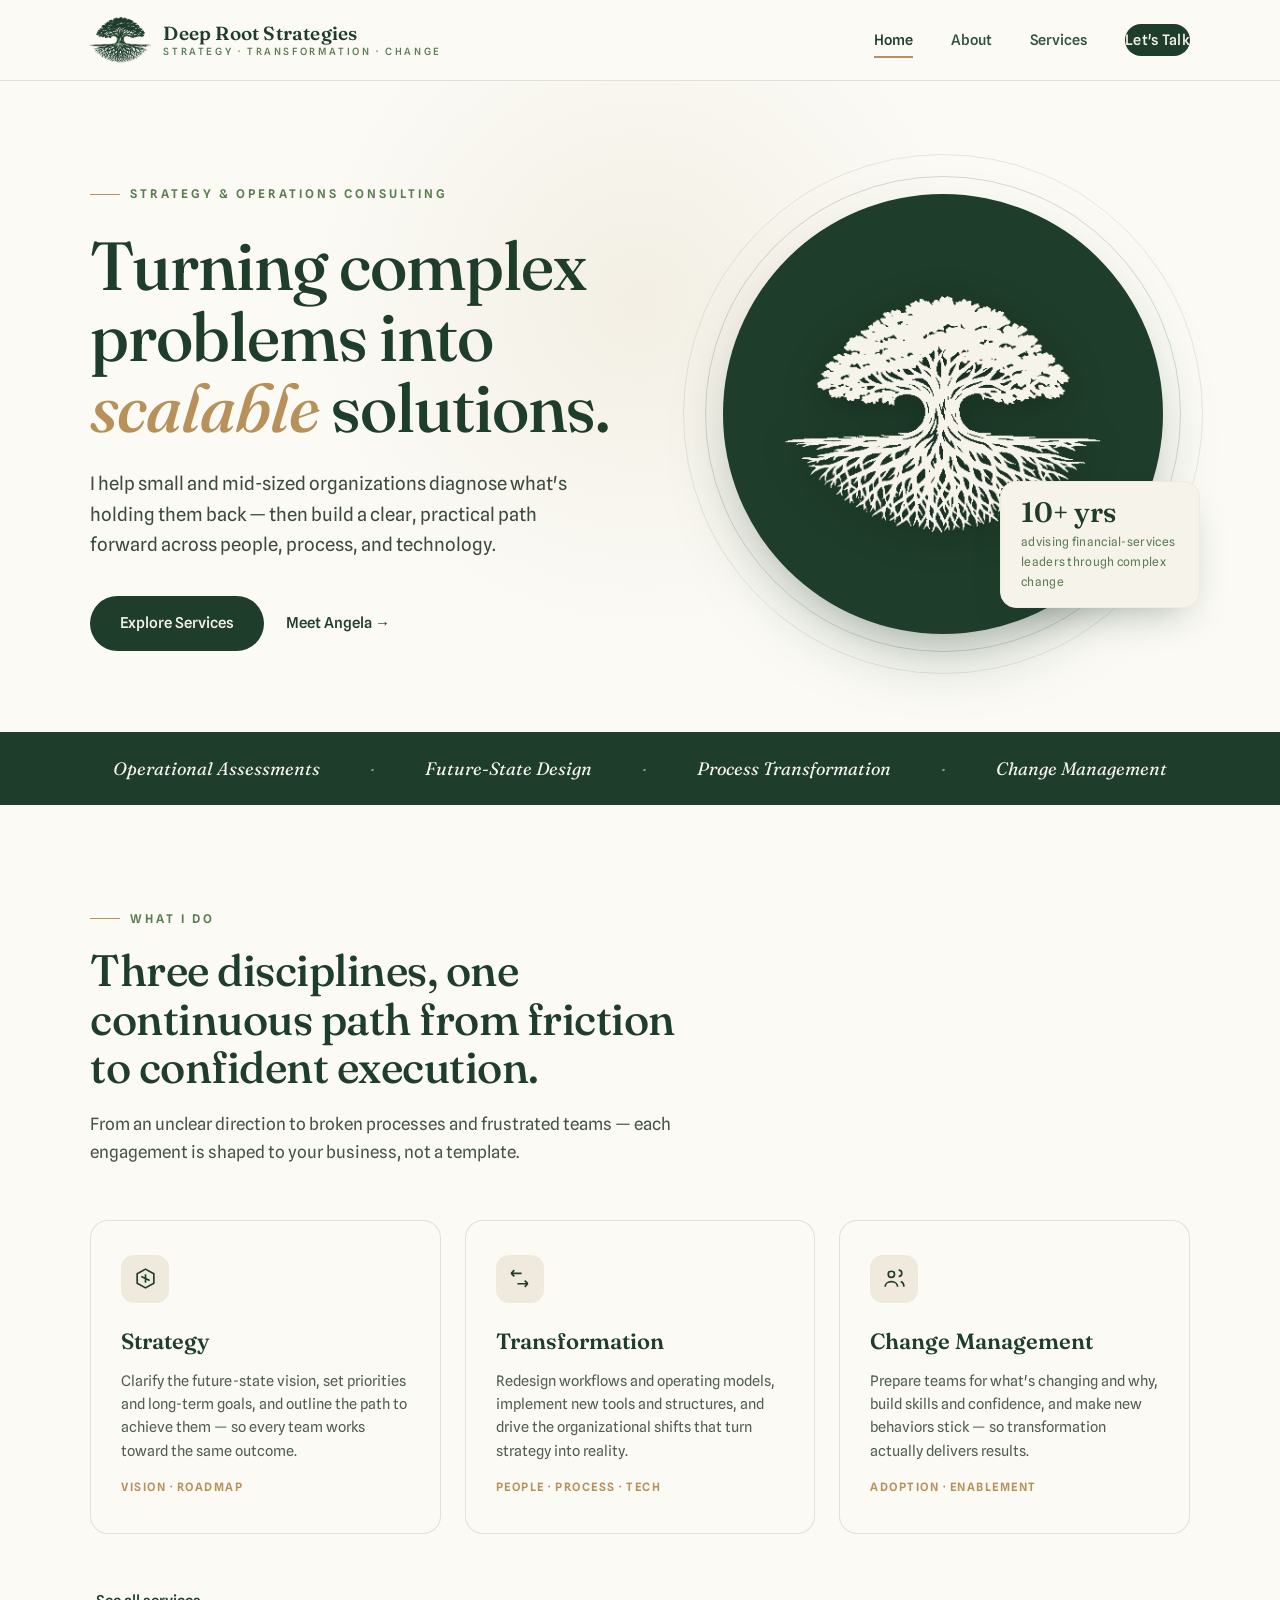
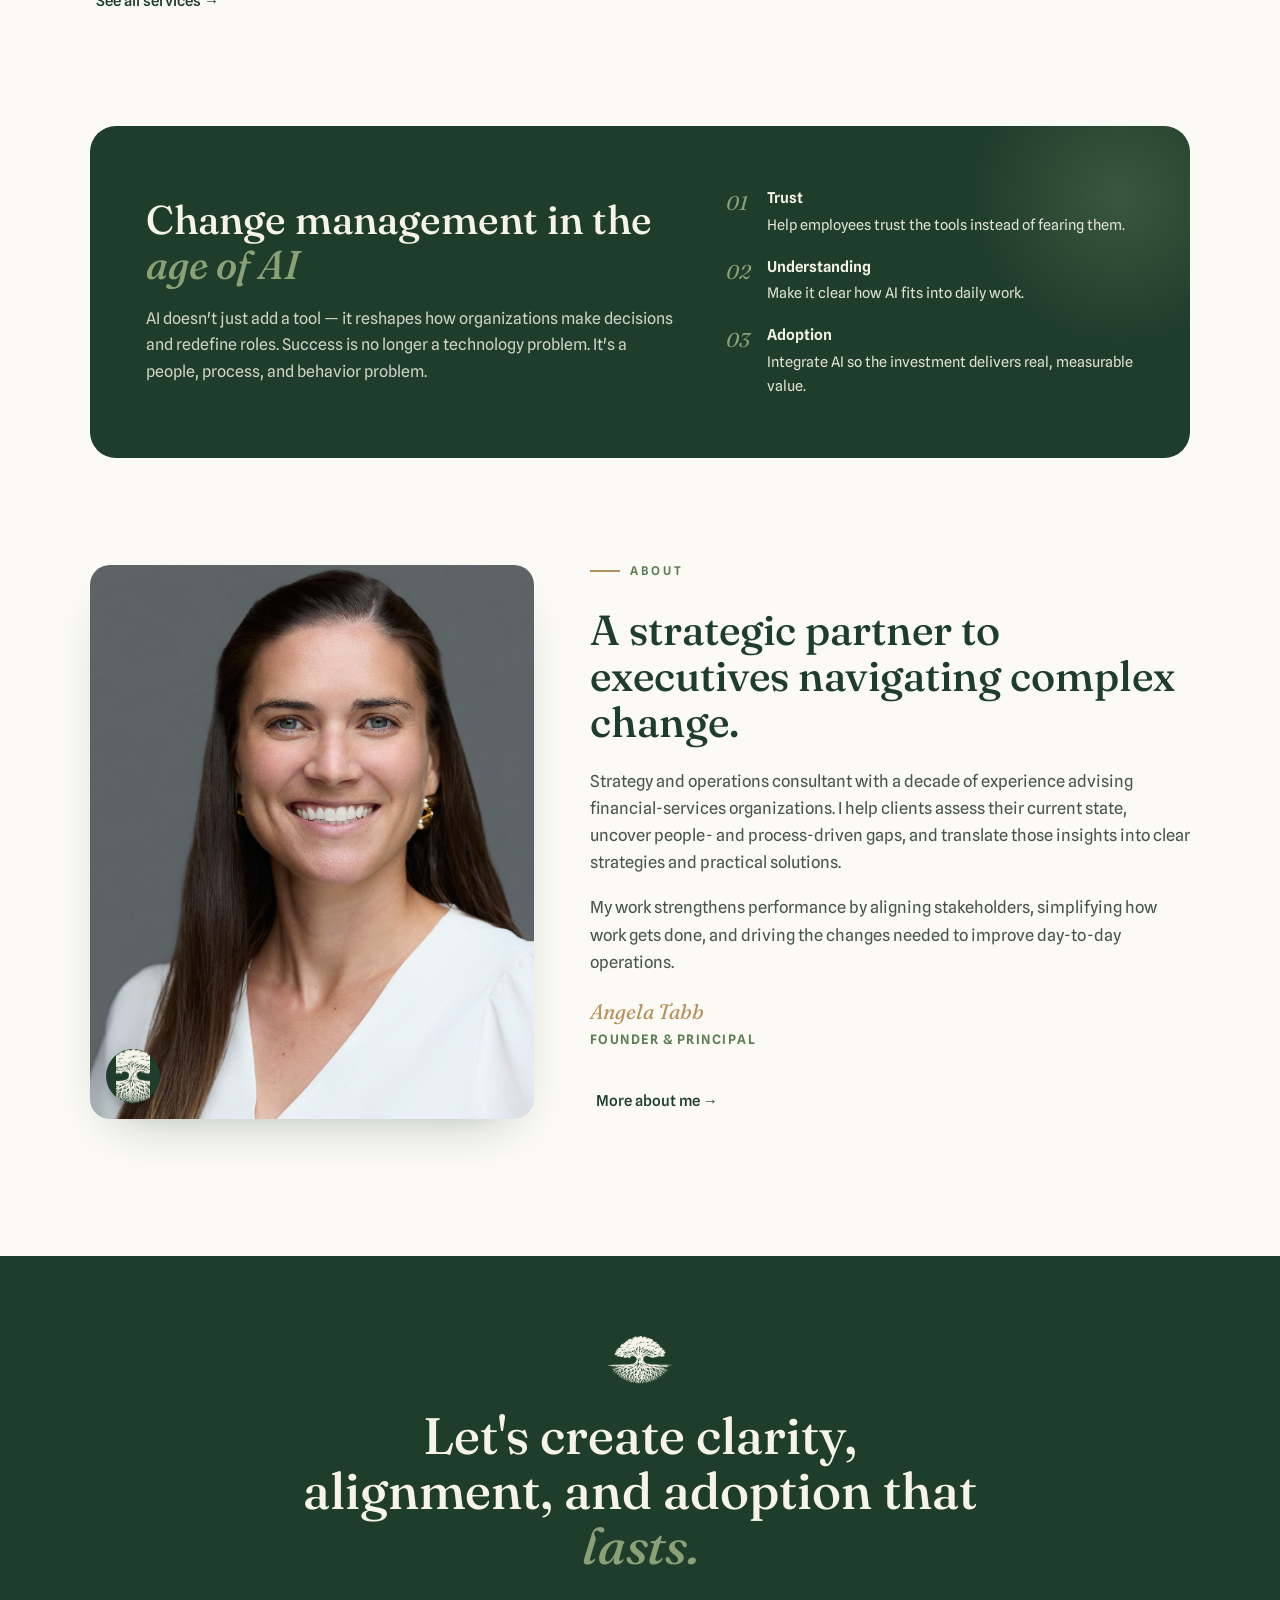
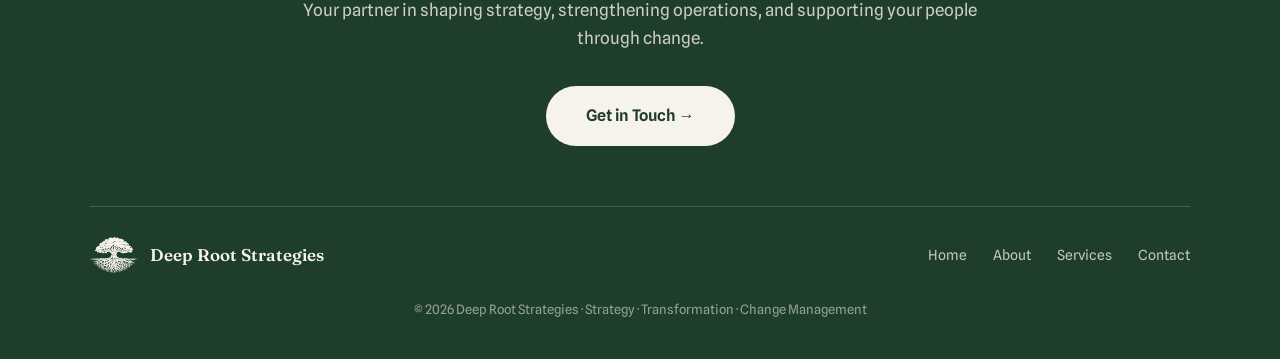
==== index.html @ 3d33b296 "Add website files" ====
<!DOCTYPE html>
<html lang="en">
<head>
<meta charset="UTF-8">
<meta name="viewport" content="width=device-width, initial-scale=1.0">
<title>Deep Root Strategies — Strategy, Transformation &amp; Change Management</title>
<meta name="description" content="Deep Root Strategies helps small and mid-sized organizations turn complex problems into scalable solutions across strategy, transformation, and change management.">
<meta name="author" content="Angela Tabb">
<link rel="canonical" href="https://www.deeproot-strategies.com/">

<!-- Open Graph -->
<meta property="og:type" content="website">
<meta property="og:title" content="Deep Root Strategies — Strategy, Transformation &amp; Change Management">
<meta property="og:description" content="Turning complex problems into scalable solutions.">
<meta property="og:url" content="https://www.deeproot-strategies.com/">
<meta property="og:image" content="https://www.deeproot-strategies.com/assets/icon-512.png">
<meta name="twitter:card" content="summary">

<!-- Favicons / touch icons -->
<link rel="icon" href="assets/favicon.ico" sizes="any">
<link rel="icon" type="image/svg+xml" href="assets/favicon.svg">
<link rel="icon" type="image/png" sizes="32x32" href="assets/favicon-32.png">
<link rel="icon" type="image/png" sizes="16x16" href="assets/favicon-16.png">
<link rel="apple-touch-icon" sizes="180x180" href="assets/apple-touch-icon.png">
<link rel="manifest" href="assets/site.webmanifest">
<meta name="theme-color" content="#1f3d2b">

<link rel="preconnect" href="https://fonts.googleapis.com">
<link rel="preconnect" href="https://fonts.gstatic.com" crossorigin>
<link href="https://fonts.googleapis.com/css2?family=Fraunces:ital,opsz,wght@0,9..144,400;0,9..144,500;0,9..144,600;1,9..144,400&family=Spline+Sans:wght@400;500;600&display=swap" rel="stylesheet">
<link rel="stylesheet" href="assets/styles.css">

<!-- Structured data for search -->
<script type="application/ld+json">
{
  "@context":"https://schema.org",
  "@type":"ProfessionalService",
  "name":"Deep Root Strategies",
  "description":"Strategy, transformation, and change management consulting for small and mid-sized organizations.",
  "founder":{"@type":"Person","name":"Angela Tabb","jobTitle":"Founder & Principal"},
  "areaServed":"United States",
  "email":"angela.tabb@deeproot-strategies.com",
  "url":"https://www.deeproot-strategies.com/",
  "logo":"https://www.deeproot-strategies.com/assets/icon-512.png",
  "slogan":"Turning complex problems into scalable solutions"
}
</script>
</head>
<body>

<nav>
  <div class="wrap nav-inner">
    <a href="index.html" class="brand">
      <img class="logo" src="assets/logo-green.png" alt="Deep Root Strategies logo">
      <span class="name">Deep Root Strategies<span>Strategy · Transformation · Change</span></span>
    </a>
    <button class="nav-toggle" aria-label="Toggle menu" onclick="document.getElementById('navlinks').classList.toggle('open')">
      <svg viewBox="0 0 24 24"><path d="M3 6h18M3 12h18M3 18h18"/></svg>
    </button>
    <div class="nav-links" id="navlinks">
      <a href="index.html" class="active">Home</a>
      <a href="about.html">About</a>
      <a href="services.html">Services</a>
      <a class="nav-cta" href="mailto:angela.tabb@deeproot-strategies.com">Let's Talk</a>
    </div>
  </div>
</nav>

<header class="hero">
  <div class="wrap hero-grid">
    <div>
      <span class="eyebrow">Strategy &amp; Operations Consulting</span>
      <h1>Turning complex problems into <em>scalable</em> solutions.</h1>
      <p class="lede">I help small and mid-sized organizations diagnose what's holding them back — then build a clear, practical path forward across people, process, and technology.</p>
      <div class="hero-actions">
        <a class="btn-primary" href="services.html">Explore Services</a>
        <a class="btn-ghost" href="about.html">Meet Angela →</a>
      </div>
    </div>
    <div class="hero-visual">
      <div class="logo-stage">
        <div class="ring3"></div>
        <div class="ring2"></div>
        <div class="ring"></div>
        <img class="hero-logo" src="assets/logo-cream.png" alt="Deep Root Strategies tree logo">
      </div>
      <div class="hero-badge">
        <div class="big">10+ yrs</div>
        <div class="small">advising financial-services leaders through complex change</div>
      </div>
    </div>
  </div>
</header>

<div class="strip">
  <div class="wrap strip-inner">
    <span>Operational Assessments</span><span class="dot">·</span>
    <span>Future-State Design</span><span class="dot">·</span>
    <span>Process Transformation</span><span class="dot">·</span>
    <span>Change Management</span>
  </div>
</div>

<section class="block">
  <div class="wrap">
    <div class="sec-head">
      <span class="eyebrow">What I Do</span>
      <h2>Three disciplines, one continuous path from friction to confident execution.</h2>
      <p>From an unclear direction to broken processes and frustrated teams — each engagement is shaped to your business, not a template.</p>
    </div>
    <div class="cards">
      <div class="card">
        <div class="ic"><svg viewBox="0 0 24 24"><path d="M12 3l8 4.5v9L12 21l-8-4.5v-9L12 3z"/><path d="M12 8v8M8 10l8 4"/></svg></div>
        <h3>Strategy</h3>
        <p>Clarify the future-state vision, set priorities and long-term goals, and outline the path to achieve them — so every team works toward the same outcome.</p>
        <span class="tag">Vision · Roadmap</span>
      </div>
      <div class="card">
        <div class="ic"><svg viewBox="0 0 24 24"><path d="M4 7h10M4 7l3-3M4 7l3 3M20 17H10M20 17l-3-3M20 17l-3 3"/></svg></div>
        <h3>Transformation</h3>
        <p>Redesign workflows and operating models, implement new tools and structures, and drive the organizational shifts that turn strategy into reality.</p>
        <span class="tag">People · Process · Tech</span>
      </div>
      <div class="card">
        <div class="ic"><svg viewBox="0 0 24 24"><circle cx="9" cy="8" r="3"/><path d="M3 20c0-3 2.7-5 6-5s6 2 6 5"/><path d="M16 4a3 3 0 010 6M18 15c2 .6 3 2.3 3 5"/></svg></div>
        <h3>Change Management</h3>
        <p>Prepare teams for what's changing and why, build skills and confidence, and make new behaviors stick — so transformation actually delivers results.</p>
        <span class="tag">Adoption · Enablement</span>
      </div>
    </div>
    <div style="margin-top:40px">
      <a class="btn-ghost" href="services.html">See all services →</a>
    </div>
  </div>
</section>

<section class="block" style="padding-top:0">
  <div class="wrap">
    <div class="ai-band">
      <div>
        <h2>Change management in the <em>age of AI</em></h2>
        <p>AI doesn't just add a tool — it reshapes how organizations make decisions and redefine roles. Success is no longer a technology problem. It's a people, process, and behavior problem.</p>
      </div>
      <div class="ai-points">
        <div class="ai-point"><span class="n">01</span><span class="t"><b>Trust</b>Help employees trust the tools instead of fearing them.</span></div>
        <div class="ai-point"><span class="n">02</span><span class="t"><b>Understanding</b>Make it clear how AI fits into daily work.</span></div>
        <div class="ai-point"><span class="n">03</span><span class="t"><b>Adoption</b>Integrate AI so the investment delivers real, measurable value.</span></div>
      </div>
    </div>
  </div>
</section>

<section class="block" style="padding-top:0">
  <div class="wrap">
    <div class="about">
      <div class="about-img">
        <img src="assets/angela.jpg" alt="Angela Tabb, Founder &amp; Principal of Deep Root Strategies">
        <span class="leaf"><img src="assets/logo-cream.png" alt="" style="width:34px"></span>
      </div>
      <div>
        <span class="eyebrow">About</span>
        <h2>A strategic partner to executives navigating complex change.</h2>
        <p>Strategy and operations consultant with a decade of experience advising financial-services organizations. I help clients assess their current state, uncover people- and process-driven gaps, and translate those insights into clear strategies and practical solutions.</p>
        <p>My work strengthens performance by aligning stakeholders, simplifying how work gets done, and driving the changes needed to improve day-to-day operations.</p>
        <div class="sig">Angela Tabb</div>
        <div class="role">Founder &amp; Principal</div>
        <div style="margin-top:24px"><a class="btn-ghost" href="about.html">More about me →</a></div>
      </div>
    </div>
  </div>
</section>

<footer id="contact">
  <div class="wrap">
    <div class="foot-cta">
      <img class="foot-logo" src="assets/logo-cream.png" alt="Deep Root Strategies">
      <h2>Let's create clarity, alignment, and adoption that <em>lasts.</em></h2>
      <p>Your partner in shaping strategy, strengthening operations, and supporting your people through change.</p>
      <a class="foot-btn" href="mailto:angela.tabb@deeproot-strategies.com">Get in Touch →</a>
    </div>
    <div class="foot-bottom">
      <div class="foot-brand">
        <img class="logo" src="assets/logo-cream.png" alt="">
        <span class="name">Deep Root Strategies</span>
      </div>
      <div class="foot-links">
        <a href="index.html">Home</a><a href="about.html">About</a><a href="services.html">Services</a>
        <a href="mailto:angela.tabb@deeproot-strategies.com">Contact</a>
      </div>
      <div class="foot-meta">© 2026 Deep Root Strategies · Strategy · Transformation · Change Management</div>
    </div>
  </div>
</footer>

</body>
</html>
---- assets/styles.css ----
/* ============================================================
   Deep Root Strategies — shared styles
   Editorial / refined direction (forest green + cream)
   ============================================================ */
:root{
  --forest:#1f3d2b;
  --forest-2:#2c5338;
  --moss:#5a7d52;
  --sage:#8aa177;
  --cream:#f6f3ea;
  --cream-2:#efeadd;
  --ink:#1a2620;
  --paper:#fbfaf5;
  --gold:#b8915a;
  --muted:#525e54;
}
*{box-sizing:border-box;margin:0;padding:0}
html{scroll-behavior:smooth}
body{
  font-family:'Spline Sans',sans-serif;
  color:var(--ink);
  background:var(--paper);
  line-height:1.65;
  -webkit-font-smoothing:antialiased;
}
.serif{font-family:'Fraunces',serif}
a{color:inherit;text-decoration:none}
img{display:block;max-width:100%}
.wrap{max-width:1180px;margin:0 auto;padding:0 40px}

/* ---------- NAV ---------- */
nav{
  position:sticky;top:0;z-index:50;
  background:rgba(251,250,245,.88);
  backdrop-filter:blur(10px);
  border-bottom:1px solid rgba(31,61,43,.12);
}
.nav-inner{display:flex;align-items:center;justify-content:space-between;height:80px}
.brand{display:flex;align-items:center;gap:12px}
.brand .logo{height:46px;width:auto;flex-shrink:0}
.brand .name{font-family:'Fraunces',serif;font-weight:600;font-size:19px;letter-spacing:.2px;color:var(--forest);line-height:1.05}
.brand .name span{display:block;font-family:'Spline Sans',sans-serif;font-weight:500;font-size:10px;letter-spacing:2.6px;text-transform:uppercase;color:var(--moss);margin-top:2px}
.nav-links{display:flex;gap:38px;align-items:center}
.nav-links a{font-size:14.5px;font-weight:500;color:var(--forest-2);position:relative;padding:4px 0}
.nav-links a:not(.nav-cta)::after{content:"";position:absolute;left:0;bottom:-2px;width:0;height:1.5px;background:var(--gold);transition:width .3s}
.nav-links a:not(.nav-cta):hover::after{width:100%}
.nav-links a.active:not(.nav-cta){color:var(--forest)}
.nav-links a.active:not(.nav-cta)::after{width:100%}
.nav-cta{background:var(--forest);color:var(--cream)!important;padding:11px 26px;border-radius:30px;font-size:13.5px;letter-spacing:.3px;transition:background .25s;white-space:nowrap}
.nav-cta:hover{background:var(--forest-2)}

/* mobile nav toggle */
.nav-toggle{display:none;background:none;border:none;cursor:pointer;width:42px;height:42px;align-items:center;justify-content:center}
.nav-toggle svg{width:26px;height:26px;stroke:var(--forest);stroke-width:1.8;fill:none}

/* ---------- BUTTONS ---------- */
.btn-primary{background:var(--forest);color:var(--cream);padding:15px 30px;border-radius:32px;font-weight:500;font-size:15px;transition:transform .2s,background .25s;display:inline-block}
.btn-primary:hover{transform:translateY(-2px);background:var(--forest-2)}
.btn-ghost{color:var(--forest);font-weight:500;font-size:15px;padding:15px 6px;border-bottom:1.5px solid transparent;transition:border-color .25s;display:inline-block}
.btn-ghost:hover{border-color:var(--gold)}

/* ---------- SHARED EYEBROW + SECTION HEAD ---------- */
.eyebrow{display:inline-flex;align-items:center;gap:10px;font-size:12px;letter-spacing:3px;text-transform:uppercase;color:var(--moss);font-weight:600;margin-bottom:26px}
.eyebrow::before{content:"";width:30px;height:1.5px;background:var(--gold)}
section.block{padding:96px 0}
.sec-head{max-width:620px;margin-bottom:54px}
.sec-head .eyebrow{margin-bottom:18px}
.sec-head h2{font-family:'Fraunces',serif;font-weight:500;font-size:clamp(30px,3.6vw,44px);line-height:1.1;letter-spacing:-.5px;color:var(--forest)}
.sec-head p{margin-top:18px;font-size:17px;color:#46544a}

/* ---------- PAGE HERO (inner pages) ---------- */
.page-hero{padding:80px 0 30px;position:relative;overflow:hidden}
.page-hero::before{content:"";position:absolute;top:-180px;right:-120px;width:560px;height:560px;border-radius:50%;background:radial-gradient(circle,var(--cream-2),transparent 64%);opacity:.6;z-index:0}
.page-hero .inner{position:relative;z-index:1;max-width:760px}
.page-hero h1{font-family:'Fraunces',serif;font-weight:500;font-size:clamp(38px,5vw,62px);line-height:1.04;letter-spacing:-1px;color:var(--forest);margin-bottom:22px}
.page-hero h1 em{font-style:italic;color:var(--gold)}
.page-hero p.lede{font-size:19px;color:#3c4a40;max-width:620px}

/* ---------- HOME HERO ---------- */
.hero{padding:96px 0 80px;position:relative;overflow:hidden}
.hero::before{content:"";position:absolute;top:-160px;left:50%;transform:translateX(-50%);width:760px;height:760px;border-radius:50%;background:radial-gradient(circle,var(--cream-2),transparent 62%);opacity:.7;z-index:0}
.hero-grid{display:grid;grid-template-columns:1.05fr .95fr;gap:60px;align-items:center;position:relative;z-index:1}
.hero h1{font-family:'Fraunces',serif;font-weight:500;font-size:clamp(40px,5.4vw,68px);line-height:1.04;letter-spacing:-1px;color:var(--forest);margin-bottom:26px}
.hero h1 em{font-style:italic;color:var(--gold)}
.hero p.lede{font-size:18.5px;color:#3c4a40;max-width:480px;margin-bottom:36px}
.hero-actions{display:flex;gap:16px;align-items:center;flex-wrap:wrap}
.hero-visual{position:relative;display:flex;justify-content:center;align-items:center}
.logo-stage{position:relative;width:100%;max-width:440px;aspect-ratio:1/1;display:grid;place-items:center}
.logo-stage .ring{position:absolute;inset:0;border-radius:50%;background:var(--forest);box-shadow:0 30px 70px -28px rgba(31,61,43,.55)}
.logo-stage .ring2{position:absolute;inset:-18px;border-radius:50%;border:1px solid rgba(31,61,43,.18)}
.logo-stage .ring3{position:absolute;inset:-40px;border-radius:50%;border:1px solid rgba(31,61,43,.1)}
.logo-stage .hero-logo{position:relative;z-index:2;width:72%;height:auto;color:var(--cream);filter:drop-shadow(0 8px 18px rgba(0,0,0,.25))}
.hero-badge{position:absolute;right:-10px;bottom:26px;background:var(--cream);border:1px solid var(--cream-2);border-radius:16px;padding:16px 20px;box-shadow:0 18px 40px -18px rgba(31,61,43,.4);max-width:200px;z-index:3}
.hero-badge .big{font-family:'Fraunces',serif;font-size:28px;font-weight:600;color:var(--forest);line-height:1}
.hero-badge .small{font-size:12px;color:var(--moss);margin-top:6px;letter-spacing:.3px}

/* ---------- STRIP ---------- */
.strip{background:var(--forest);color:var(--cream);padding:22px 0}
.strip-inner{display:flex;justify-content:center;gap:50px;flex-wrap:wrap;font-family:'Fraunces',serif;font-style:italic;font-size:18px;color:var(--cream)}
.strip-inner .dot{color:var(--sage)}

/* ---------- SERVICE CARDS ---------- */
.cards{display:grid;grid-template-columns:repeat(3,1fr);gap:24px}
.card{background:var(--paper);border:1px solid rgba(31,61,43,.13);border-radius:18px;padding:34px 30px;transition:transform .3s,box-shadow .3s,border-color .3s;position:relative;overflow:hidden}
.card::before{content:"";position:absolute;top:0;left:0;width:100%;height:4px;background:var(--sage);transform:scaleX(0);transform-origin:left;transition:transform .35s}
.card:hover{transform:translateY(-6px);box-shadow:0 24px 50px -28px rgba(31,61,43,.4);border-color:transparent}
.card:hover::before{transform:scaleX(1)}
.card .ic{width:48px;height:48px;border-radius:13px;background:var(--cream-2);display:grid;place-items:center;margin-bottom:20px}
.card .ic svg{width:25px;height:25px;stroke:var(--forest);fill:none;stroke-width:1.6}
.card h3{font-family:'Fraunces',serif;font-weight:600;font-size:22px;color:var(--forest);margin-bottom:10px}
.card p{font-size:14.5px;color:var(--muted);line-height:1.6}
.card .tag{display:inline-block;margin-top:16px;font-size:11.5px;letter-spacing:1.5px;text-transform:uppercase;color:var(--gold);font-weight:600}

/* ---------- AI BAND ---------- */
.ai-band{background:var(--forest);color:var(--cream);border-radius:26px;padding:60px 56px;display:grid;grid-template-columns:1.3fr 1fr;gap:50px;align-items:center;position:relative;overflow:hidden}
.ai-band::after{content:"";position:absolute;right:-80px;top:-80px;width:300px;height:300px;border-radius:50%;background:radial-gradient(circle,rgba(138,161,119,.25),transparent 70%)}
.ai-band h2{font-family:'Fraunces',serif;font-weight:500;font-size:clamp(28px,3.3vw,40px);line-height:1.12;margin-bottom:18px}
.ai-band h2 em{font-style:italic;color:var(--sage)}
.ai-band p{font-size:16px;color:rgba(246,243,234,.82);line-height:1.65}
.ai-points{display:flex;flex-direction:column;gap:18px;position:relative;z-index:2}
.ai-point{display:flex;gap:15px;align-items:flex-start}
.ai-point .n{font-family:'Fraunces',serif;font-style:italic;font-size:20px;color:var(--sage);flex-shrink:0;width:26px}
.ai-point .t{font-size:14.5px;color:rgba(246,243,234,.9)}
.ai-point .t b{color:var(--cream);font-weight:600;display:block;font-size:15px;margin-bottom:2px}

/* ---------- ABOUT ---------- */
.about{display:grid;grid-template-columns:.85fr 1.15fr;gap:56px;align-items:center}
.about-img{position:relative;border-radius:20px;overflow:hidden;aspect-ratio:4/5;box-shadow:0 22px 50px -28px rgba(31,61,43,.4)}
.about-img img{width:100%;height:100%;object-fit:cover;object-position:center top}
.about-img .leaf{position:absolute;left:16px;bottom:16px;width:54px;height:54px;background:var(--forest);border-radius:50%;display:grid;place-items:center;box-shadow:0 6px 16px -6px rgba(0,0,0,.5)}
.about-img .leaf svg{width:34px;height:auto;color:var(--cream)}
.about h2{font-family:'Fraunces',serif;font-weight:500;font-size:clamp(28px,3.4vw,42px);color:var(--forest);line-height:1.1;margin-bottom:22px}
.about p{font-size:16.5px;color:#46544a;margin-bottom:18px}
.about .sig{font-family:'Fraunces',serif;font-style:italic;font-size:21px;color:var(--gold);margin-top:8px}
.about .role{font-size:13px;letter-spacing:1.5px;text-transform:uppercase;color:var(--moss);font-weight:600}

/* ---------- ABOUT PAGE EXTRAS ---------- */
.bio-grid{display:grid;grid-template-columns:repeat(3,1fr);gap:24px;margin-top:10px}
.bio-card{background:var(--paper);border:1px solid rgba(31,61,43,.13);border-radius:18px;padding:30px 28px}
.bio-card h3{font-family:'Fraunces',serif;font-weight:600;font-size:18px;color:var(--forest);margin-bottom:14px;display:flex;align-items:center;gap:10px}
.bio-card h3 svg{width:22px;height:22px;stroke:var(--gold);fill:none;stroke-width:1.7}
.bio-card ul{list-style:none}
.bio-card li{font-size:15px;color:var(--muted);padding:6px 0 6px 18px;position:relative}
.bio-card li::before{content:"";position:absolute;left:0;top:14px;width:6px;height:6px;border-radius:50%;background:var(--sage)}

.exp{display:flex;flex-direction:column;gap:0}
.exp-item{display:grid;grid-template-columns:200px 1fr;gap:34px;padding:30px 0;border-top:1px solid rgba(31,61,43,.14)}
.exp-item:last-child{border-bottom:1px solid rgba(31,61,43,.14)}
.exp-item .role-t{font-family:'Fraunces',serif;font-weight:600;font-size:19px;color:var(--forest)}
.exp-item p{font-size:15.5px;color:var(--muted)}

/* ---------- SERVICES PAGE ---------- */
.svc-detail{display:grid;grid-template-columns:1fr;gap:0}
.svc-block{display:grid;grid-template-columns:.9fr 1.1fr;gap:50px;align-items:center;padding:56px 0;border-top:1px solid rgba(31,61,43,.14)}
.svc-block:first-child{border-top:none}
.svc-block.flip .svc-visual{order:2}
.svc-visual{background:var(--forest);border-radius:22px;aspect-ratio:5/4;display:grid;place-items:center;position:relative;overflow:hidden;box-shadow:0 24px 50px -30px rgba(31,61,43,.5)}
.svc-visual::after{content:"";position:absolute;inset:0;background:radial-gradient(circle at 70% 20%,rgba(138,161,119,.25),transparent 60%)}
.svc-visual .big-ic{position:relative;z-index:2;width:96px;height:96px}
.svc-visual .big-ic svg{width:100%;height:100%;stroke:var(--cream);fill:none;stroke-width:1.2}
.svc-visual .lbl{position:absolute;bottom:22px;left:24px;z-index:2;font-family:'Fraunces',serif;font-style:italic;color:var(--sage);font-size:17px}
.svc-text .num{font-family:'Fraunces',serif;font-style:italic;color:var(--gold);font-size:17px;margin-bottom:8px}
.svc-text h2{font-family:'Fraunces',serif;font-weight:500;font-size:clamp(26px,3.2vw,38px);color:var(--forest);line-height:1.1;margin-bottom:16px}
.svc-text p.d{font-size:16.5px;color:#46544a;margin-bottom:20px}
.svc-text .areas{display:grid;gap:10px}
.svc-text .areas .a{display:flex;gap:12px;align-items:flex-start;font-size:15px;color:var(--muted)}
.svc-text .areas .a svg{width:20px;height:20px;stroke:var(--moss);fill:none;stroke-width:2;flex-shrink:0;margin-top:2px}

/* ---------- FOOTER ---------- */
footer{background:var(--forest);color:var(--cream);padding:80px 0 38px;margin-top:30px}
.foot-cta{text-align:center;max-width:680px;margin:0 auto 60px}
.foot-cta .foot-logo{width:64px;height:auto;margin:0 auto 24px;color:var(--cream)}
.foot-cta h2{font-family:'Fraunces',serif;font-weight:500;font-size:clamp(30px,4vw,52px);line-height:1.08;margin-bottom:22px}
.foot-cta h2 em{font-style:italic;color:var(--sage)}
.foot-cta p{font-size:17px;color:rgba(246,243,234,.8);margin-bottom:34px}
.foot-btn{background:var(--cream);color:var(--forest);padding:17px 40px;border-radius:34px;font-weight:600;font-size:16px;display:inline-block;transition:transform .2s}
.foot-btn:hover{transform:translateY(-2px)}
.foot-bottom{border-top:1px solid rgba(246,243,234,.18);padding-top:30px;display:flex;justify-content:space-between;align-items:center;flex-wrap:wrap;gap:18px}
.foot-brand{display:flex;align-items:center;gap:12px}
.foot-brand .logo{height:36px;width:auto;color:var(--cream)}
.foot-brand .name{font-family:'Fraunces',serif;font-weight:600;font-size:17px}
.foot-links{display:flex;gap:26px;font-size:14px;color:rgba(246,243,234,.75)}
.foot-links a:hover{color:var(--cream)}
.foot-meta{font-size:13px;color:rgba(246,243,234,.55);width:100%;text-align:center;margin-top:8px}

/* ---------- RESPONSIVE ---------- */
@media(max-width:880px){
  .hero-grid,.ai-band,.about,.svc-block,.svc-block.flip{grid-template-columns:1fr;gap:40px}
  .svc-block.flip .svc-visual{order:0}
  .cards,.bio-grid{grid-template-columns:1fr}
  .exp-item{grid-template-columns:1fr;gap:8px}
  .nav-links{
    display:none;position:absolute;top:80px;left:0;right:0;
    flex-direction:column;gap:0;background:var(--paper);
    border-bottom:1px solid rgba(31,61,43,.12);padding:10px 0;
  }
  .nav-links.open{display:flex}
  .nav-links a{padding:14px 40px;width:100%}
  .nav-links a.nav-cta{margin:10px 40px;text-align:center;width:auto}
  .nav-toggle{display:flex}
  .wrap{padding:0 24px}
  .hero-visual{max-width:360px;margin:0 auto}
  .ai-band{padding:44px 30px}
  .logo-stage{max-width:320px}
  section.block{padding:64px 0}
}
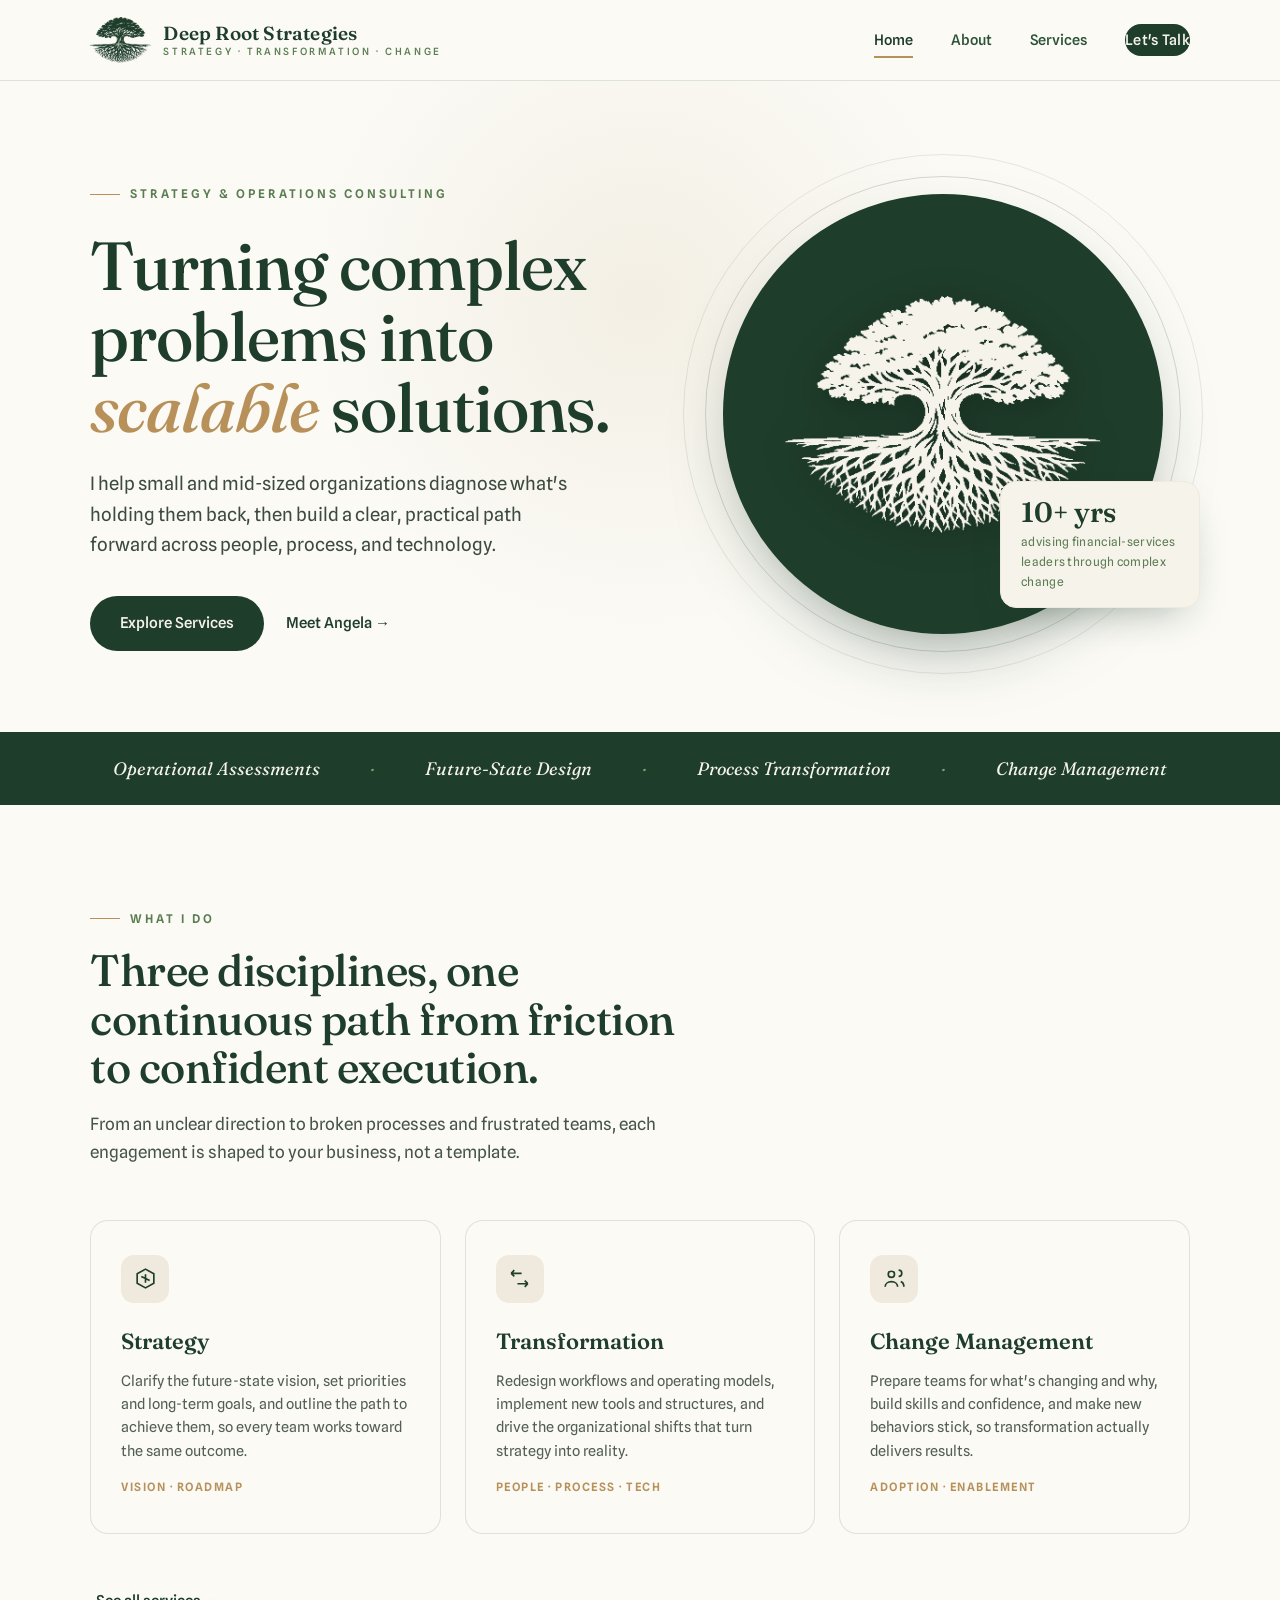
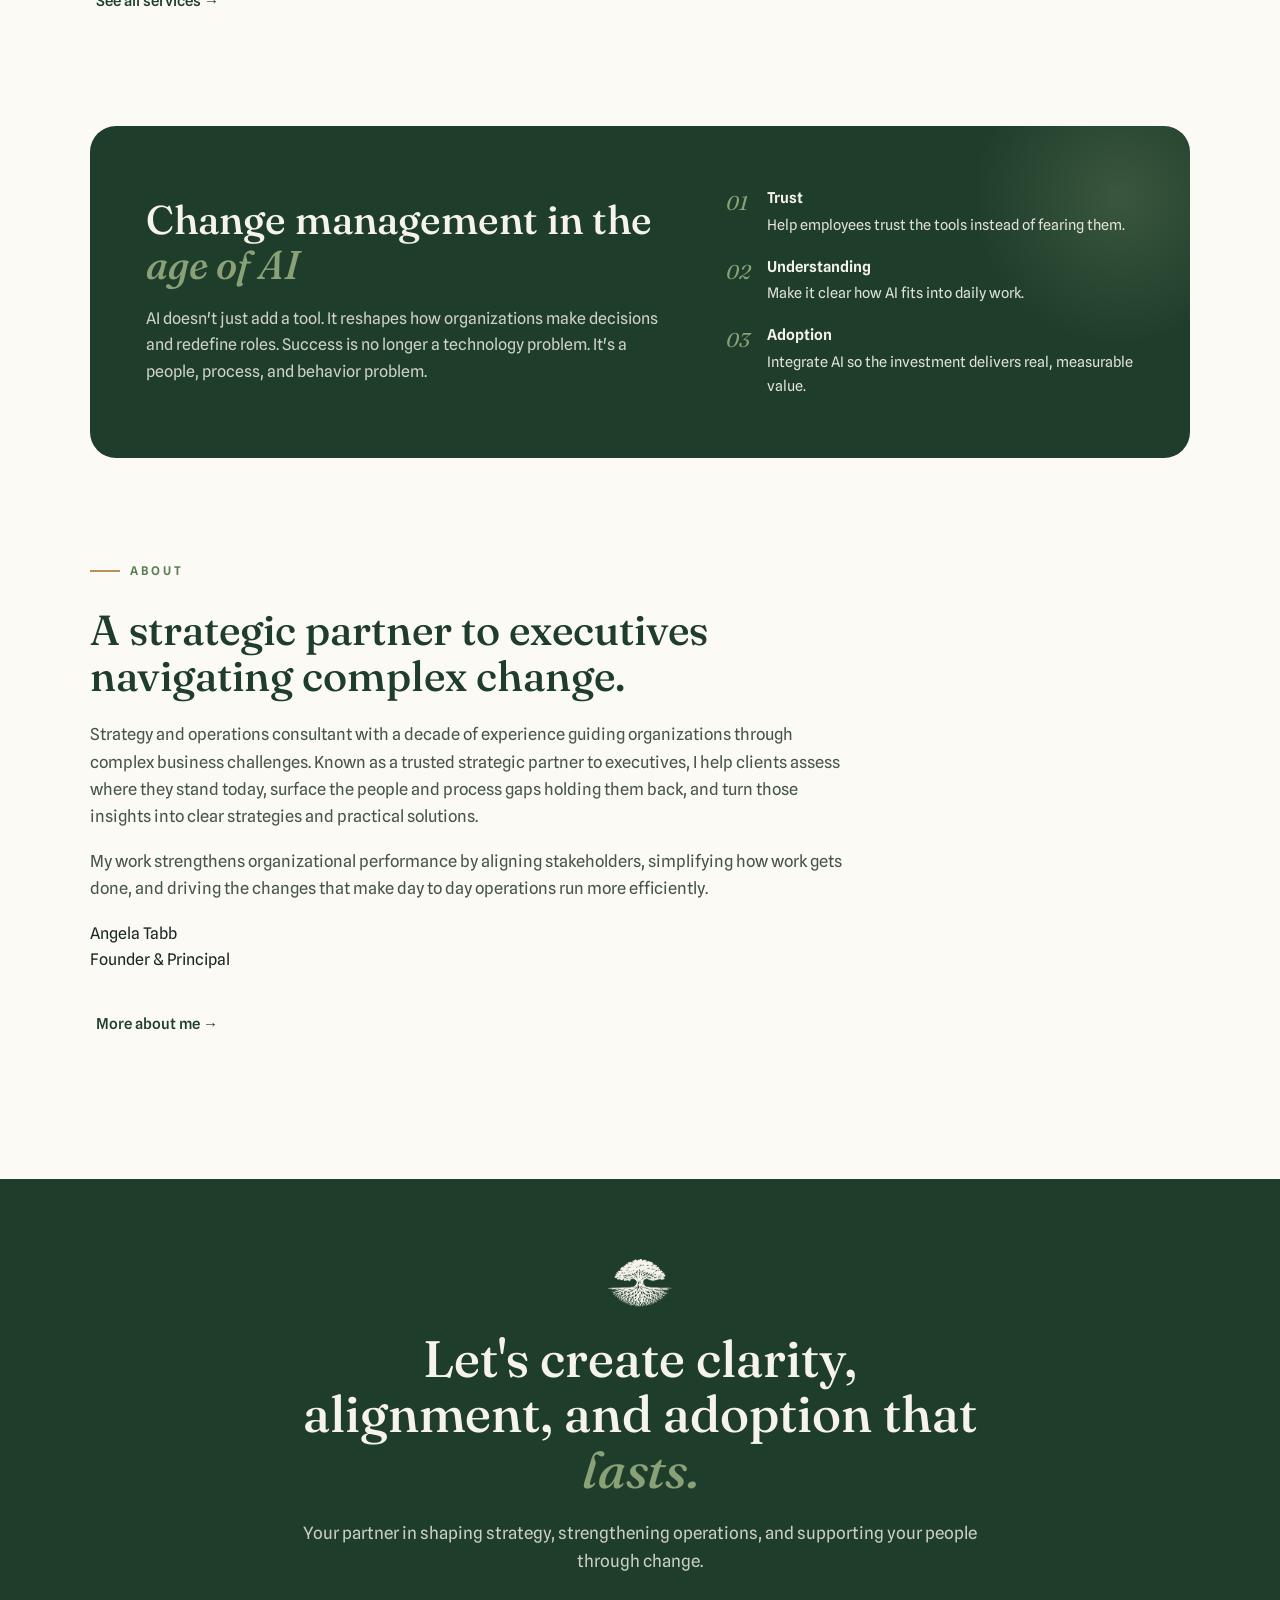
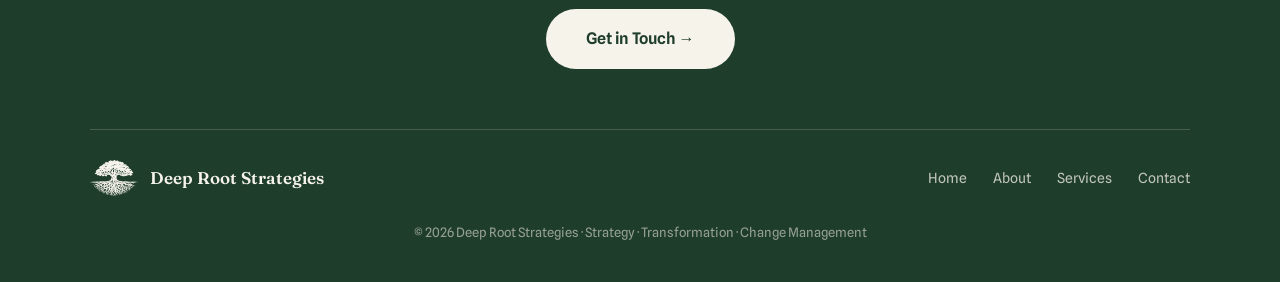
==== commit 83bdb90a: "Update about, index, and services pages - about.html: shrink Angela photo ~30%, remove Certification" ====
--- a/index.html
+++ b/index.html
@@ -71,7 +71,7 @@
     <div>
       <span class="eyebrow">Strategy &amp; Operations Consulting</span>
       <h1>Turning complex problems into <em>scalable</em> solutions.</h1>
-      <p class="lede">I help small and mid-sized organizations diagnose what's holding them back — then build a clear, practical path forward across people, process, and technology.</p>
+      <p class="lede">I help small and mid-sized organizations diagnose what's holding them back, then build a clear, practical path forward across people, process, and technology.</p>
       <div class="hero-actions">
         <a class="btn-primary" href="services.html">Explore Services</a>
         <a class="btn-ghost" href="about.html">Meet Angela →</a>
@@ -106,13 +106,13 @@
     <div class="sec-head">
       <span class="eyebrow">What I Do</span>
       <h2>Three disciplines, one continuous path from friction to confident execution.</h2>
-      <p>From an unclear direction to broken processes and frustrated teams — each engagement is shaped to your business, not a template.</p>
+      <p>From an unclear direction to broken processes and frustrated teams, each engagement is shaped to your business, not a template.</p>
     </div>
     <div class="cards">
       <div class="card">
         <div class="ic"><svg viewBox="0 0 24 24"><path d="M12 3l8 4.5v9L12 21l-8-4.5v-9L12 3z"/><path d="M12 8v8M8 10l8 4"/></svg></div>
         <h3>Strategy</h3>
-        <p>Clarify the future-state vision, set priorities and long-term goals, and outline the path to achieve them — so every team works toward the same outcome.</p>
+        <p>Clarify the future-state vision, set priorities and long-term goals, and outline the path to achieve them, so every team works toward the same outcome.</p>
         <span class="tag">Vision · Roadmap</span>
       </div>
       <div class="card">
@@ -124,7 +124,7 @@
       <div class="card">
         <div class="ic"><svg viewBox="0 0 24 24"><circle cx="9" cy="8" r="3"/><path d="M3 20c0-3 2.7-5 6-5s6 2 6 5"/><path d="M16 4a3 3 0 010 6M18 15c2 .6 3 2.3 3 5"/></svg></div>
         <h3>Change Management</h3>
-        <p>Prepare teams for what's changing and why, build skills and confidence, and make new behaviors stick — so transformation actually delivers results.</p>
+        <p>Prepare teams for what's changing and why, build skills and confidence, and make new behaviors stick, so transformation actually delivers results.</p>
         <span class="tag">Adoption · Enablement</span>
       </div>
     </div>
@@ -139,7 +139,7 @@
     <div class="ai-band">
       <div>
         <h2>Change management in the <em>age of AI</em></h2>
-        <p>AI doesn't just add a tool — it reshapes how organizations make decisions and redefine roles. Success is no longer a technology problem. It's a people, process, and behavior problem.</p>
+        <p>AI doesn't just add a tool. It reshapes how organizations make decisions and redefine roles. Success is no longer a technology problem. It's a people, process, and behavior problem.</p>
       </div>
       <div class="ai-points">
         <div class="ai-point"><span class="n">01</span><span class="t"><b>Trust</b>Help employees trust the tools instead of fearing them.</span></div>
@@ -152,20 +152,14 @@
 
 <section class="block" style="padding-top:0">
   <div class="wrap">
-    <div class="about">
-      <div class="about-img">
-        <img src="assets/angela.jpg" alt="Angela Tabb, Founder &amp; Principal of Deep Root Strategies">
-        <span class="leaf"><img src="assets/logo-cream.png" alt="" style="width:34px"></span>
-      </div>
-      <div>
-        <span class="eyebrow">About</span>
-        <h2>A strategic partner to executives navigating complex change.</h2>
-        <p>Strategy and operations consultant with a decade of experience advising financial-services organizations. I help clients assess their current state, uncover people- and process-driven gaps, and translate those insights into clear strategies and practical solutions.</p>
-        <p>My work strengthens performance by aligning stakeholders, simplifying how work gets done, and driving the changes needed to improve day-to-day operations.</p>
-        <div class="sig">Angela Tabb</div>
-        <div class="role">Founder &amp; Principal</div>
-        <div style="margin-top:24px"><a class="btn-ghost" href="about.html">More about me →</a></div>
-      </div>
+    <div style="max-width:760px">
+      <span class="eyebrow">About</span>
+      <h2 style="font-family:'Fraunces',serif;font-weight:500;font-size:clamp(28px,3.4vw,42px);color:var(--forest);line-height:1.1;margin-bottom:22px">A strategic partner to executives navigating complex change.</h2>
+      <p style="font-size:16.5px;color:#46544a;margin-bottom:18px">Strategy and operations consultant with a decade of experience guiding organizations through complex business challenges. Known as a trusted strategic partner to executives, I help clients assess where they stand today, surface the people and process gaps holding them back, and turn those insights into clear strategies and practical solutions.</p>
+      <p style="font-size:16.5px;color:#46544a;margin-bottom:18px">My work strengthens organizational performance by aligning stakeholders, simplifying how work gets done, and driving the changes that make day to day operations run more efficiently.</p>
+      <div class="sig">Angela Tabb</div>
+      <div class="role">Founder &amp; Principal</div>
+      <div style="margin-top:24px"><a class="btn-ghost" href="about.html">More about me →</a></div>
     </div>
   </div>
 </section>
--- a/assets/styles.css
+++ b/assets/styles.css
@@ -151,19 +151,19 @@
 
 /* ---------- SERVICES PAGE ---------- */
 .svc-detail{display:grid;grid-template-columns:1fr;gap:0}
-.svc-block{display:grid;grid-template-columns:.9fr 1.1fr;gap:50px;align-items:center;padding:56px 0;border-top:1px solid rgba(31,61,43,.14)}
+.svc-block{display:grid;grid-template-columns:.9fr 1.1fr;gap:36px;align-items:center;padding:32px 0;border-top:1px solid rgba(31,61,43,.14)}
 .svc-block:first-child{border-top:none}
 .svc-block.flip .svc-visual{order:2}
-.svc-visual{background:var(--forest);border-radius:22px;aspect-ratio:5/4;display:grid;place-items:center;position:relative;overflow:hidden;box-shadow:0 24px 50px -30px rgba(31,61,43,.5)}
+.svc-visual{background:var(--forest);border-radius:22px;height:260px;display:grid;place-items:center;position:relative;overflow:hidden;box-shadow:0 24px 50px -30px rgba(31,61,43,.5)}
 .svc-visual::after{content:"";position:absolute;inset:0;background:radial-gradient(circle at 70% 20%,rgba(138,161,119,.25),transparent 60%)}
-.svc-visual .big-ic{position:relative;z-index:2;width:96px;height:96px}
+.svc-visual .big-ic{position:relative;z-index:2;width:76px;height:76px}
 .svc-visual .big-ic svg{width:100%;height:100%;stroke:var(--cream);fill:none;stroke-width:1.2}
-.svc-visual .lbl{position:absolute;bottom:22px;left:24px;z-index:2;font-family:'Fraunces',serif;font-style:italic;color:var(--sage);font-size:17px}
+.svc-visual .lbl{position:absolute;bottom:18px;left:20px;z-index:2;font-family:'Fraunces',serif;font-style:italic;color:var(--sage);font-size:16px}
 .svc-text .num{font-family:'Fraunces',serif;font-style:italic;color:var(--gold);font-size:17px;margin-bottom:8px}
 .svc-text h2{font-family:'Fraunces',serif;font-weight:500;font-size:clamp(26px,3.2vw,38px);color:var(--forest);line-height:1.1;margin-bottom:16px}
-.svc-text p.d{font-size:16.5px;color:#46544a;margin-bottom:20px}
+.svc-text p.d{font-size:17.5px;color:#46544a;margin-bottom:20px}
 .svc-text .areas{display:grid;gap:10px}
-.svc-text .areas .a{display:flex;gap:12px;align-items:flex-start;font-size:15px;color:var(--muted)}
+.svc-text .areas .a{display:flex;gap:12px;align-items:flex-start;font-size:16px;color:var(--muted)}
 .svc-text .areas .a svg{width:20px;height:20px;stroke:var(--moss);fill:none;stroke-width:2;flex-shrink:0;margin-top:2px}
 
 /* ---------- FOOTER ---------- */
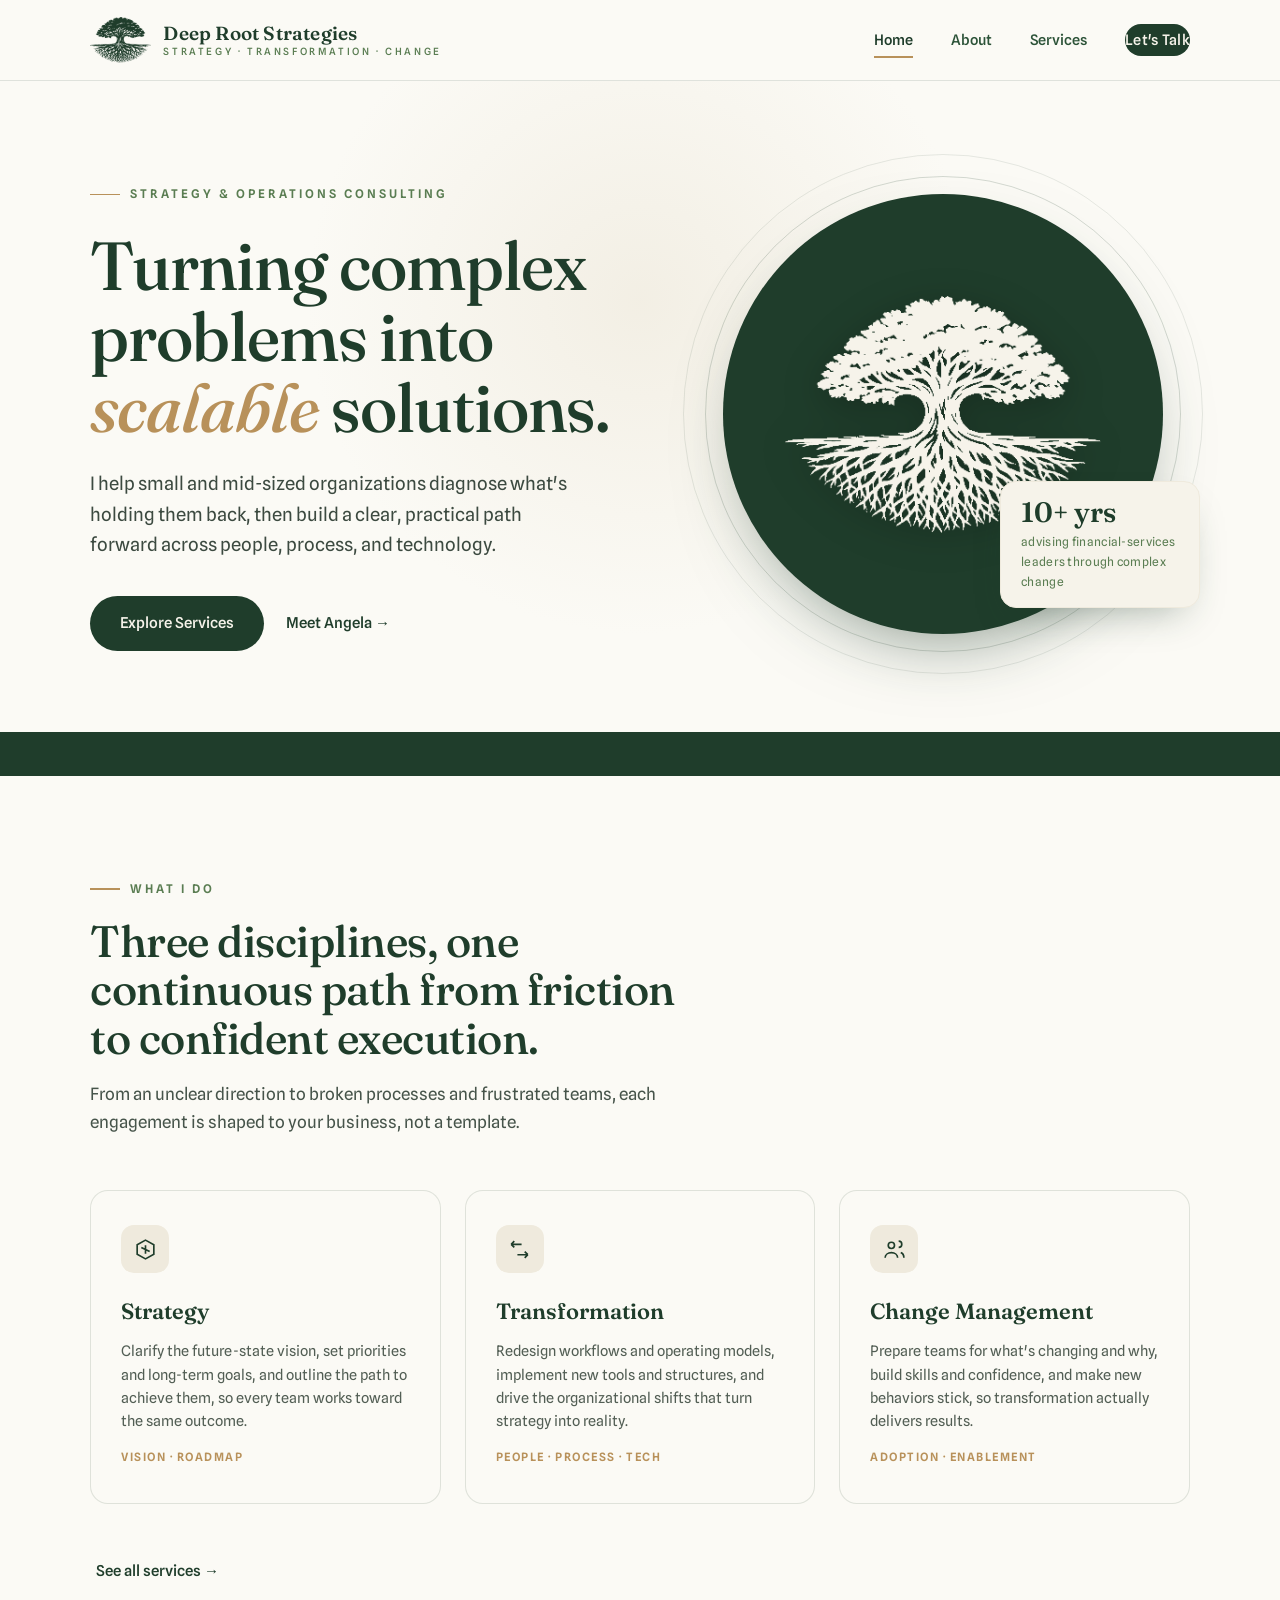
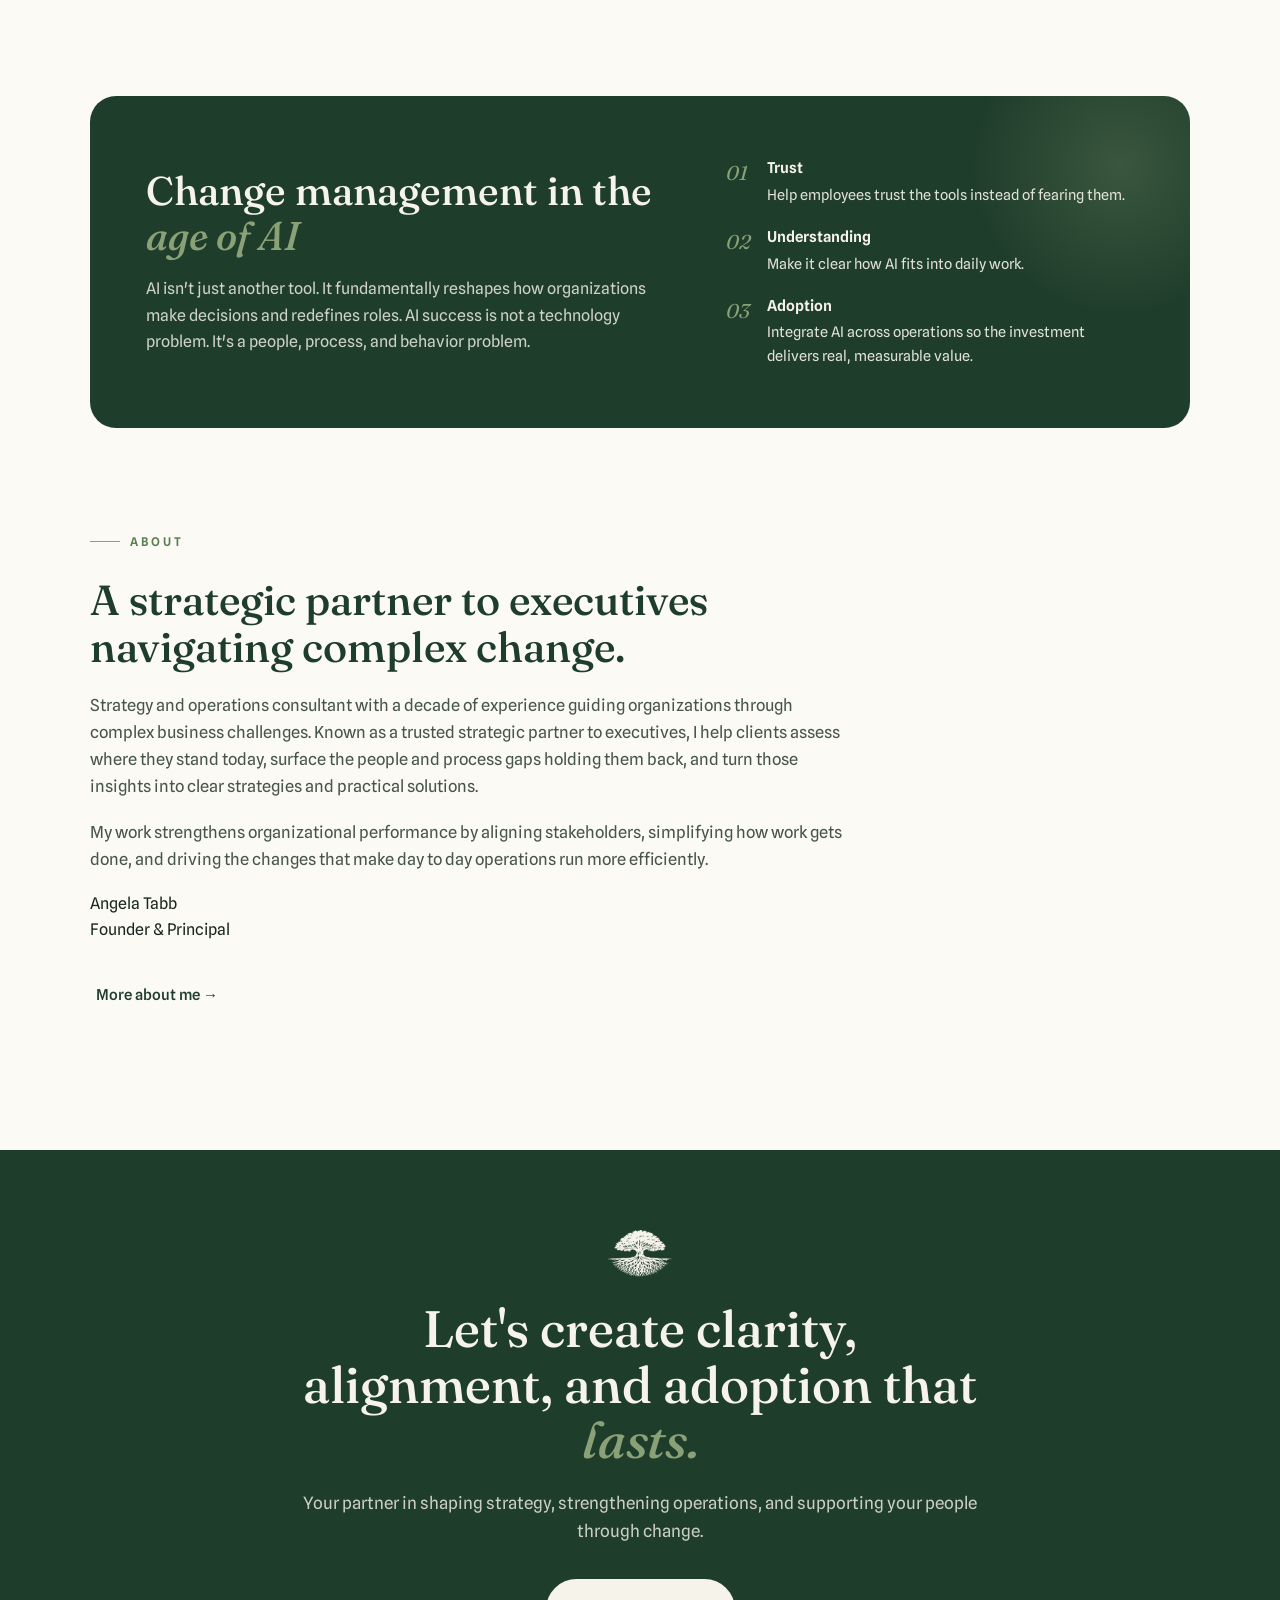
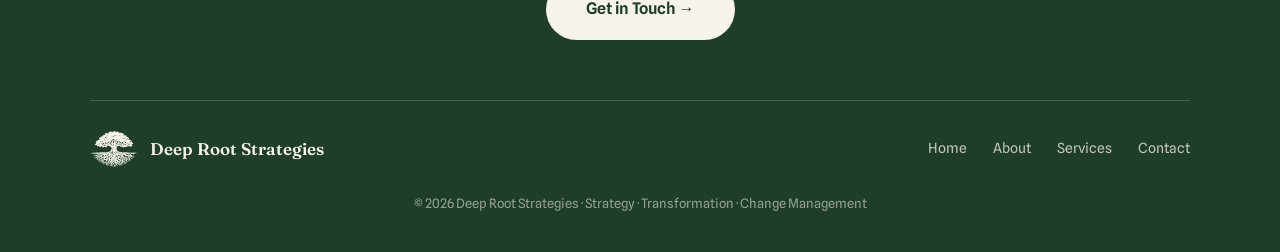
==== commit b9030245: "Update index.html with offline edits - Remove strip items from the marquee band - Refresh AI section" ====
--- a/index.html
+++ b/index.html
@@ -94,10 +94,6 @@
 
 <div class="strip">
   <div class="wrap strip-inner">
-    <span>Operational Assessments</span><span class="dot">·</span>
-    <span>Future-State Design</span><span class="dot">·</span>
-    <span>Process Transformation</span><span class="dot">·</span>
-    <span>Change Management</span>
   </div>
 </div>
 
@@ -139,12 +135,12 @@
     <div class="ai-band">
       <div>
         <h2>Change management in the <em>age of AI</em></h2>
-        <p>AI doesn't just add a tool. It reshapes how organizations make decisions and redefine roles. Success is no longer a technology problem. It's a people, process, and behavior problem.</p>
+        <p>AI isn't just another tool. It fundamentally reshapes how organizations make decisions and redefines roles. AI success is not a technology problem. It's a people, process, and behavior problem.</p>
       </div>
       <div class="ai-points">
         <div class="ai-point"><span class="n">01</span><span class="t"><b>Trust</b>Help employees trust the tools instead of fearing them.</span></div>
         <div class="ai-point"><span class="n">02</span><span class="t"><b>Understanding</b>Make it clear how AI fits into daily work.</span></div>
-        <div class="ai-point"><span class="n">03</span><span class="t"><b>Adoption</b>Integrate AI so the investment delivers real, measurable value.</span></div>
+        <div class="ai-point"><span class="n">03</span><span class="t"><b>Adoption</b>Integrate AI across operations so the investment delivers real, measurable value.</span></div>
       </div>
     </div>
   </div>
